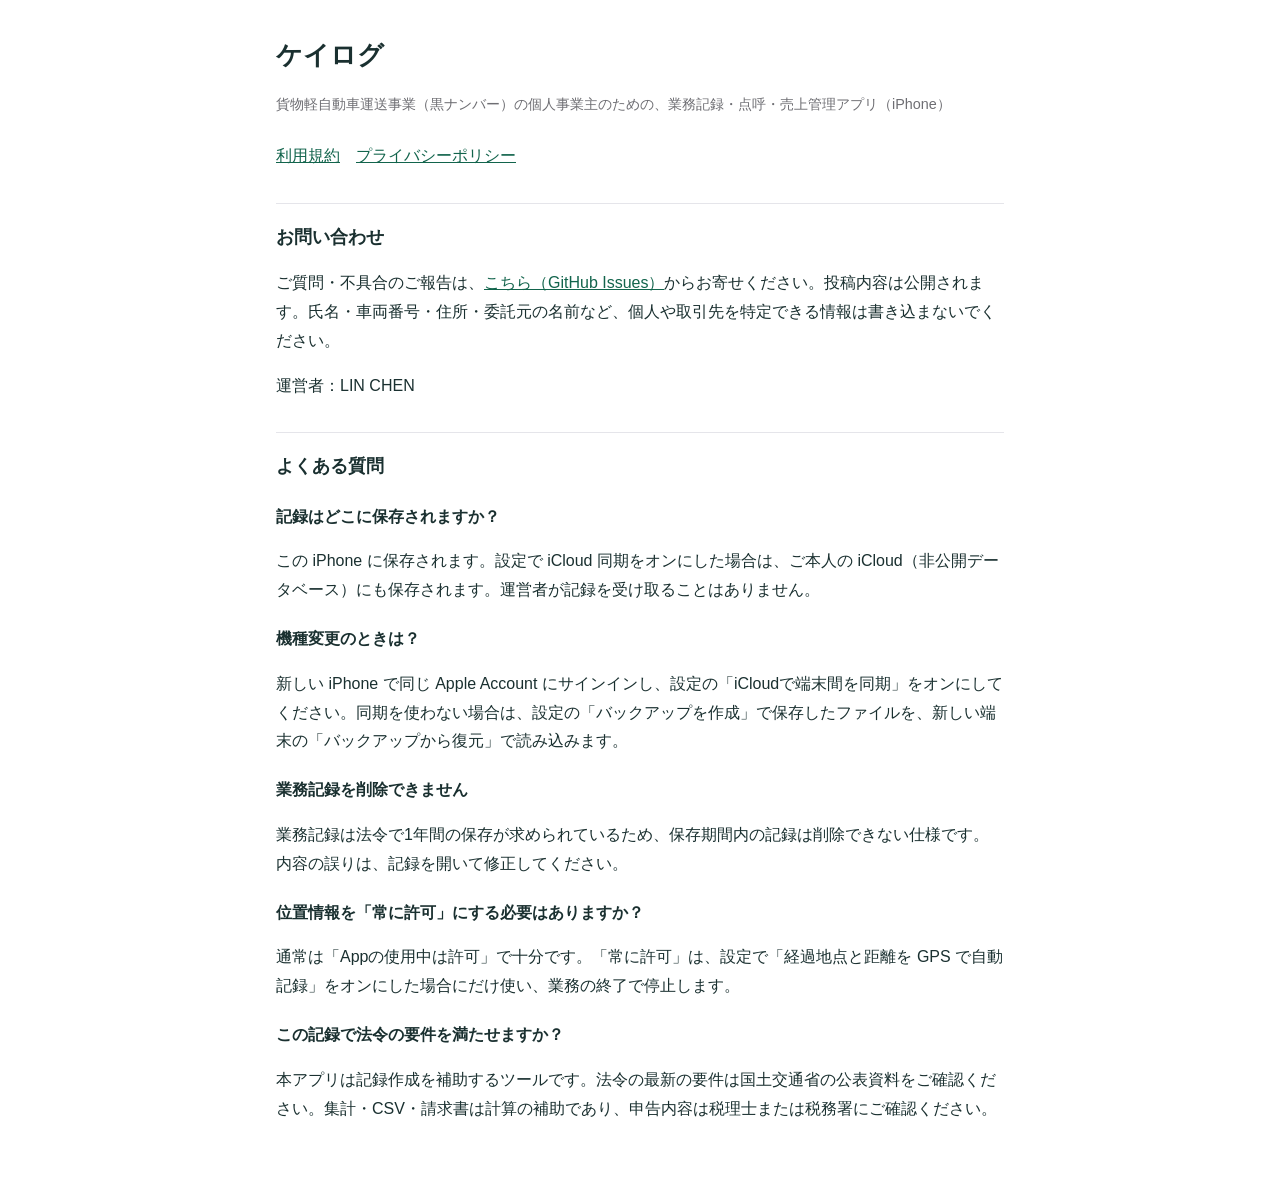
==== index.html @ a0c9bac2 "ケイログ サポートページ（利用規約・プライバシーポリシー）を公開 Co-Authored-By: Claude Opus 5.5 <noreply@anthropic.com>" ====
<!doctype html>
<html lang="ja">
<head>
<meta charset="utf-8">
<meta name="viewport" content="width=device-width, initial-scale=1">
<title>ケイログ サポート</title>
<link rel="stylesheet" href="style.css">
</head>
<body>
<main>
<h1>ケイログ</h1>
<p class="meta">貨物軽自動車運送事業（黒ナンバー）の個人事業主のための、業務記録・点呼・売上管理アプリ（iPhone）</p>
<nav><a href="terms/">利用規約</a><a href="privacy/">プライバシーポリシー</a></nav>

<h2>お問い合わせ</h2>
<p>ご質問・不具合のご報告は、<a href="https://github.com/komoetsukuyomi921-cloud/keilog-support/issues">こちら（GitHub Issues）</a>からお寄せください。投稿内容は公開されます。氏名・車両番号・住所・委託元の名前など、個人や取引先を特定できる情報は書き込まないでください。</p>
<p>運営者：LIN CHEN</p>

<h2>よくある質問</h2>
<h3>記録はどこに保存されますか？</h3>
<p>この iPhone に保存されます。設定で iCloud 同期をオンにした場合は、ご本人の iCloud（非公開データベース）にも保存されます。運営者が記録を受け取ることはありません。</p>
<h3>機種変更のときは？</h3>
<p>新しい iPhone で同じ Apple Account にサインインし、設定の「iCloudで端末間を同期」をオンにしてください。同期を使わない場合は、設定の「バックアップを作成」で保存したファイルを、新しい端末の「バックアップから復元」で読み込みます。</p>
<h3>業務記録を削除できません</h3>
<p>業務記録は法令で1年間の保存が求められているため、保存期間内の記録は削除できない仕様です。内容の誤りは、記録を開いて修正してください。</p>
<h3>位置情報を「常に許可」にする必要はありますか？</h3>
<p>通常は「Appの使用中は許可」で十分です。「常に許可」は、設定で「経過地点と距離を GPS で自動記録」をオンにした場合にだけ使い、業務の終了で停止します。</p>
<h3>この記録で法令の要件を満たせますか？</h3>
<p>本アプリは記録作成を補助するツールです。法令の最新の要件は国土交通省の公表資料をご確認ください。集計・CSV・請求書は計算の補助であり、申告内容は税理士または税務署にご確認ください。</p>
</main>
</body>
</html>
---- style.css ----
:root { --bg: #ffffff; --text: #1a3030; --muted: #6e6e73; --accent: #12644c; --rule: #e5e5ea; }
@media (prefers-color-scheme: dark) { :root { --bg: #0e1614; --text: #e8f2ef; --muted: #a1a1a6; --accent: #66dbb0; --rule: #26302d; } }
* { box-sizing: border-box; }
body { margin: 0; background: var(--bg); color: var(--text); font-family: -apple-system, "Hiragino Sans", "Noto Sans JP", sans-serif; line-height: 1.8; }
main { max-width: 760px; margin: 0 auto; padding: 32px 16px 64px; }
h1 { font-size: 1.6rem; margin: 0 0 4px; }
h2 { font-size: 1.15rem; margin: 32px 0 8px; padding-top: 16px; border-top: 1px solid var(--rule); }
h3 { font-size: 1rem; margin: 20px 0 4px; }
p, li { font-size: 1rem; }
.meta { color: var(--muted); font-size: 0.9rem; margin-bottom: 24px; }
.back { font-size: 0.9rem; margin: 0 0 12px; }
a { color: var(--accent); }
nav a { margin-right: 16px; }
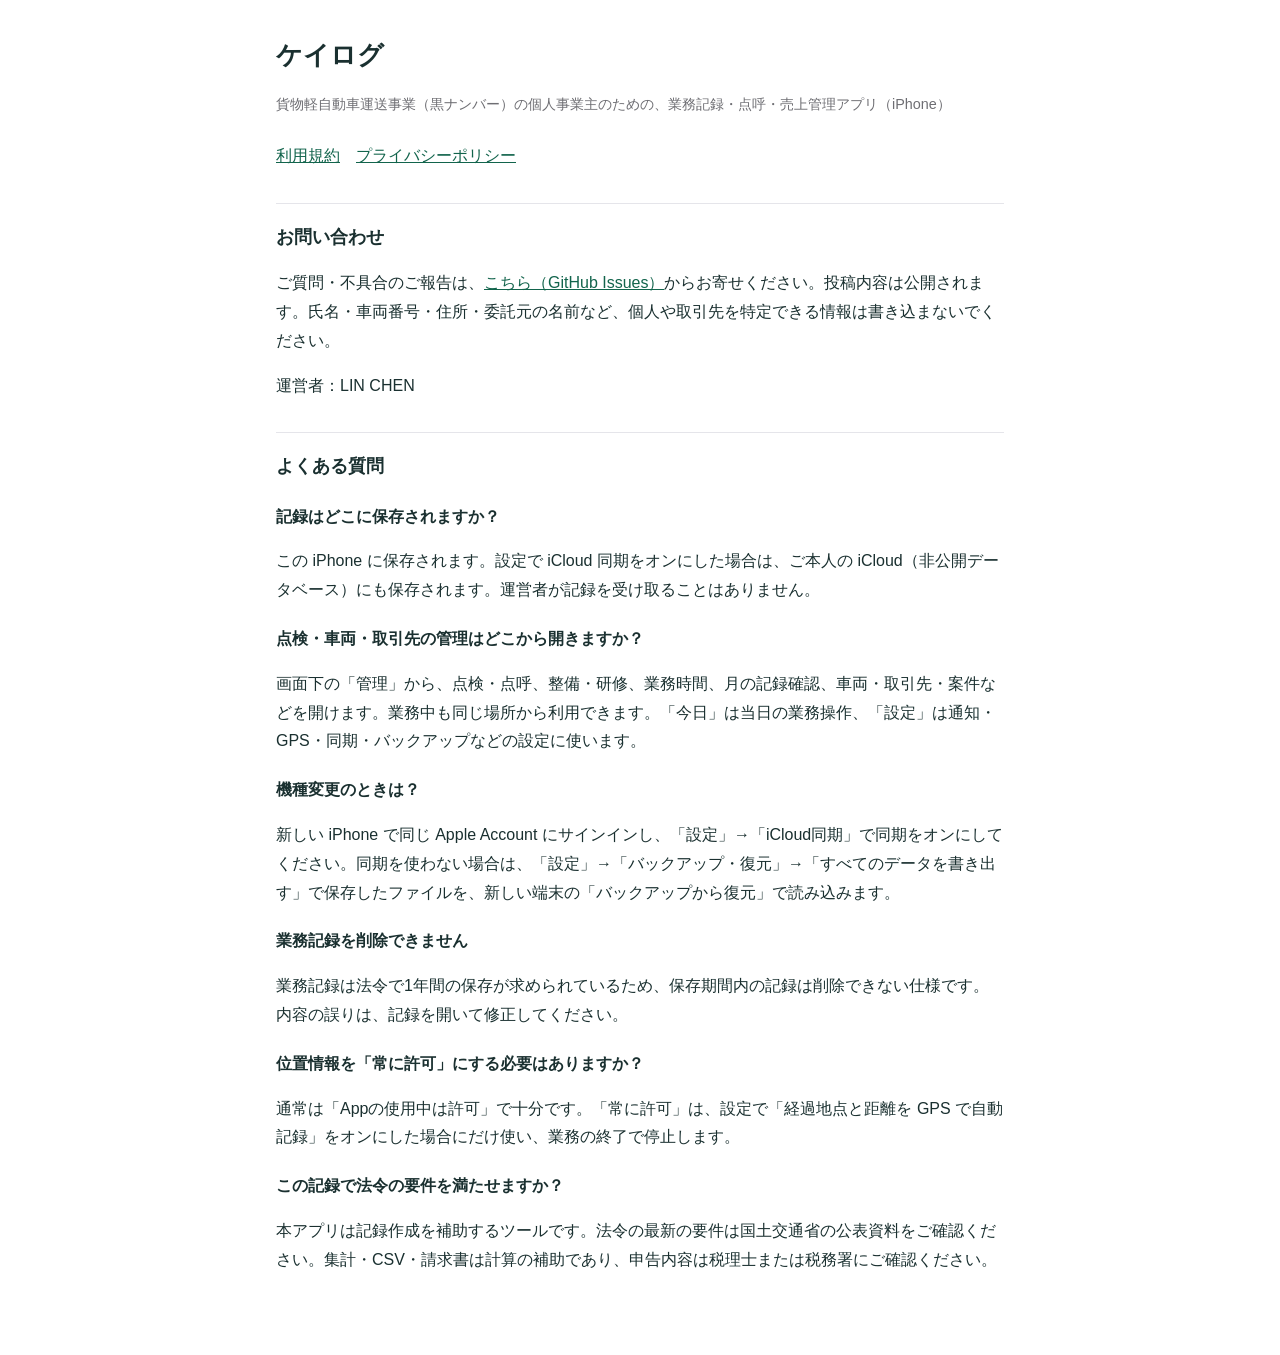
==== commit acce6f27: "Document fixed Management navigation and backup settings" ====
--- a/index.html
+++ b/index.html
@@ -19,8 +19,10 @@
 <h2>よくある質問</h2>
 <h3>記録はどこに保存されますか？</h3>
 <p>この iPhone に保存されます。設定で iCloud 同期をオンにした場合は、ご本人の iCloud（非公開データベース）にも保存されます。運営者が記録を受け取ることはありません。</p>
+<h3>点検・車両・取引先の管理はどこから開きますか？</h3>
+<p>画面下の「管理」から、点検・点呼、整備・研修、業務時間、月の記録確認、車両・取引先・案件などを開けます。業務中も同じ場所から利用できます。「今日」は当日の業務操作、「設定」は通知・GPS・同期・バックアップなどの設定に使います。</p>
 <h3>機種変更のときは？</h3>
-<p>新しい iPhone で同じ Apple Account にサインインし、設定の「iCloudで端末間を同期」をオンにしてください。同期を使わない場合は、設定の「バックアップを作成」で保存したファイルを、新しい端末の「バックアップから復元」で読み込みます。</p>
+<p>新しい iPhone で同じ Apple Account にサインインし、「設定」→「iCloud同期」で同期をオンにしてください。同期を使わない場合は、「設定」→「バックアップ・復元」→「すべてのデータを書き出す」で保存したファイルを、新しい端末の「バックアップから復元」で読み込みます。</p>
 <h3>業務記録を削除できません</h3>
 <p>業務記録は法令で1年間の保存が求められているため、保存期間内の記録は削除できない仕様です。内容の誤りは、記録を開いて修正してください。</p>
 <h3>位置情報を「常に許可」にする必要はありますか？</h3>
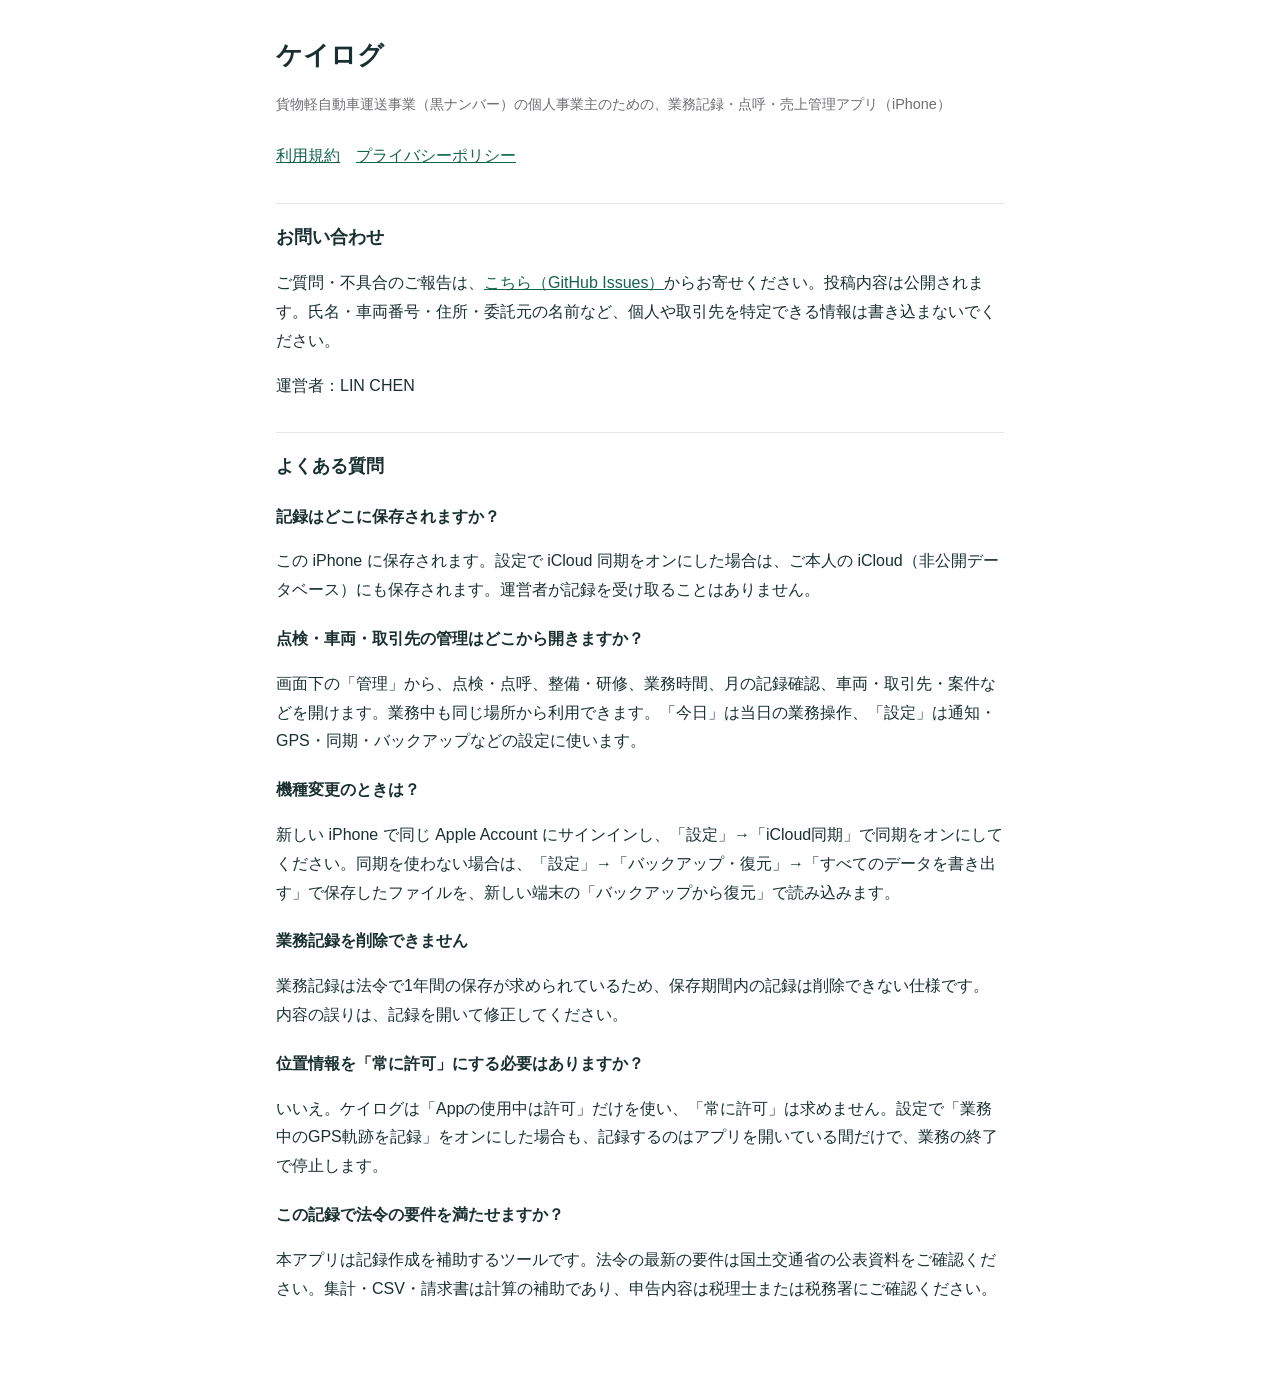
==== commit 72c87cdb: "Remove background location from privacy policy and FAQ Co-Authored-By: Claude Opus 5.5 <noreply@anth" ====
--- a/index.html
+++ b/index.html
@@ -26,7 +26,7 @@
 <h3>業務記録を削除できません</h3>
 <p>業務記録は法令で1年間の保存が求められているため、保存期間内の記録は削除できない仕様です。内容の誤りは、記録を開いて修正してください。</p>
 <h3>位置情報を「常に許可」にする必要はありますか？</h3>
-<p>通常は「Appの使用中は許可」で十分です。「常に許可」は、設定で「経過地点と距離を GPS で自動記録」をオンにした場合にだけ使い、業務の終了で停止します。</p>
+<p>いいえ。ケイログは「Appの使用中は許可」だけを使い、「常に許可」は求めません。設定で「業務中のGPS軌跡を記録」をオンにした場合も、記録するのはアプリを開いている間だけで、業務の終了で停止します。</p>
 <h3>この記録で法令の要件を満たせますか？</h3>
 <p>本アプリは記録作成を補助するツールです。法令の最新の要件は国土交通省の公表資料をご確認ください。集計・CSV・請求書は計算の補助であり、申告内容は税理士または税務署にご確認ください。</p>
 </main>
